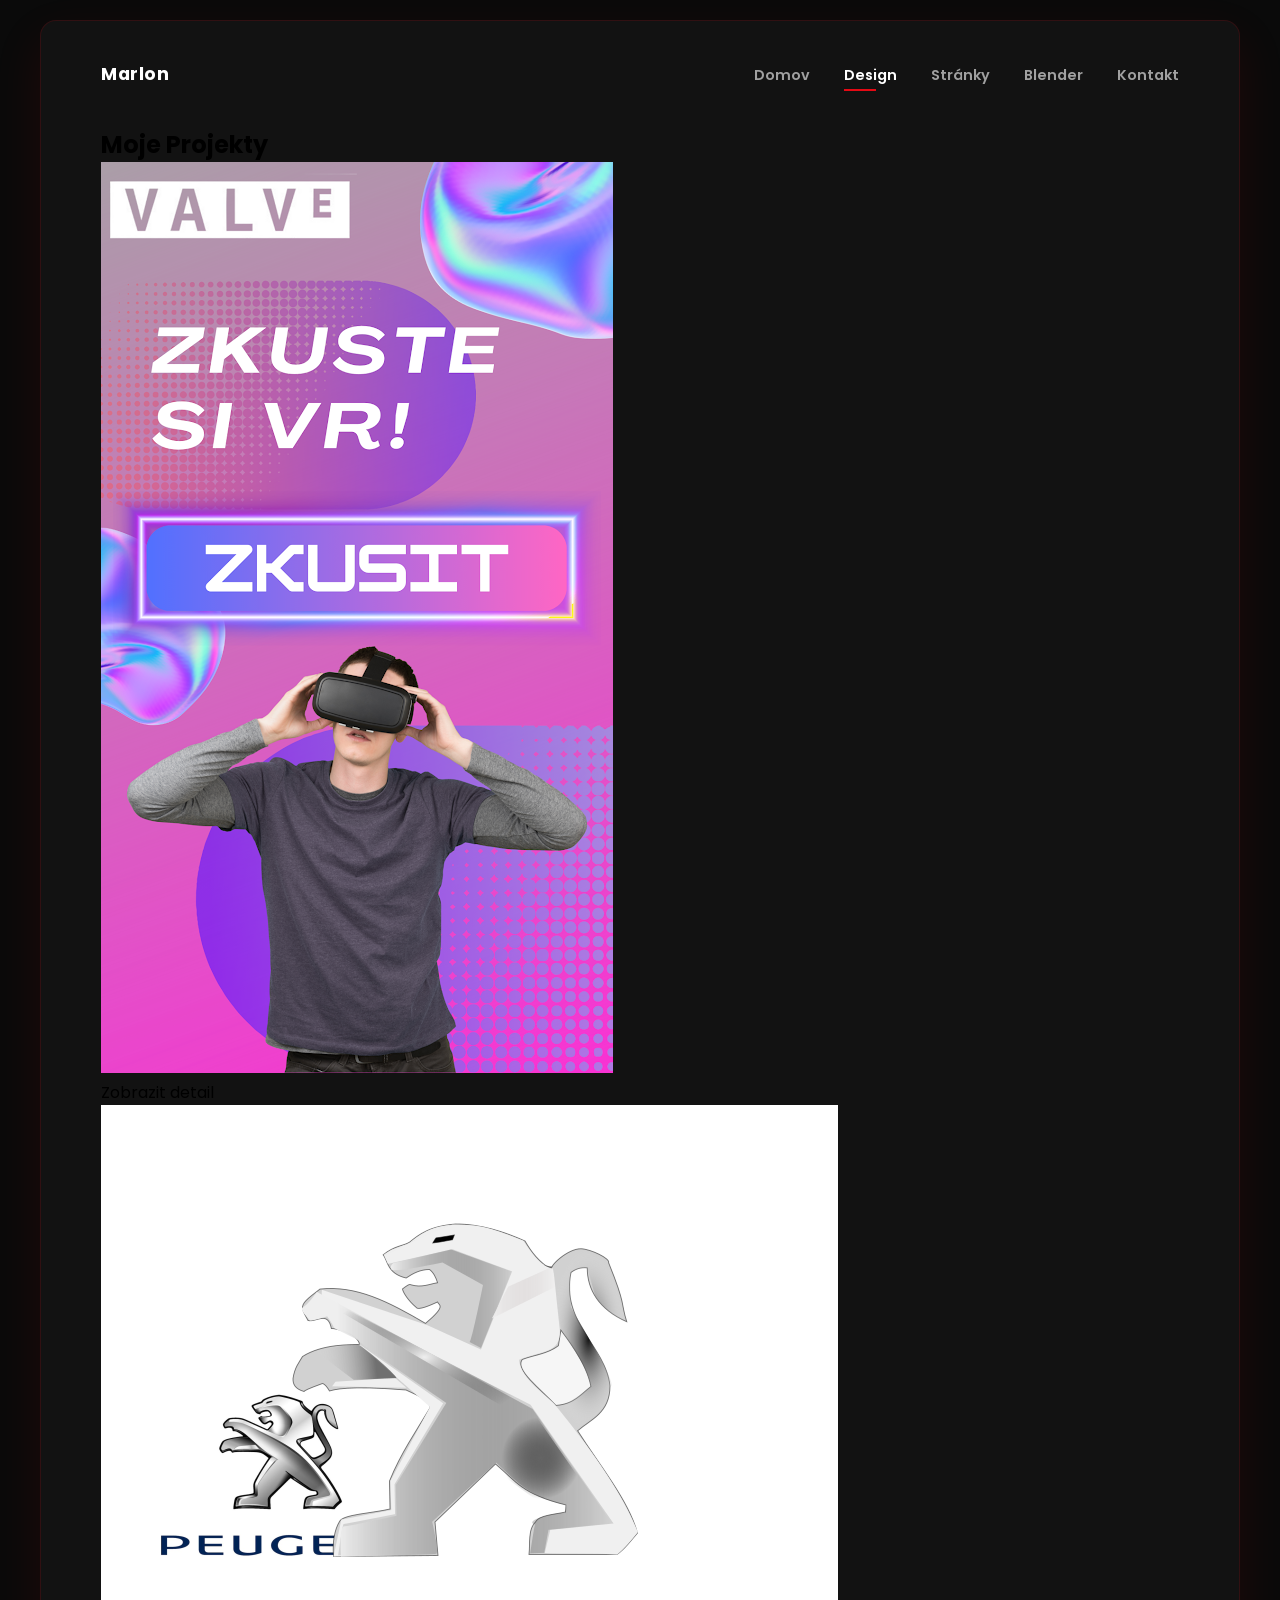
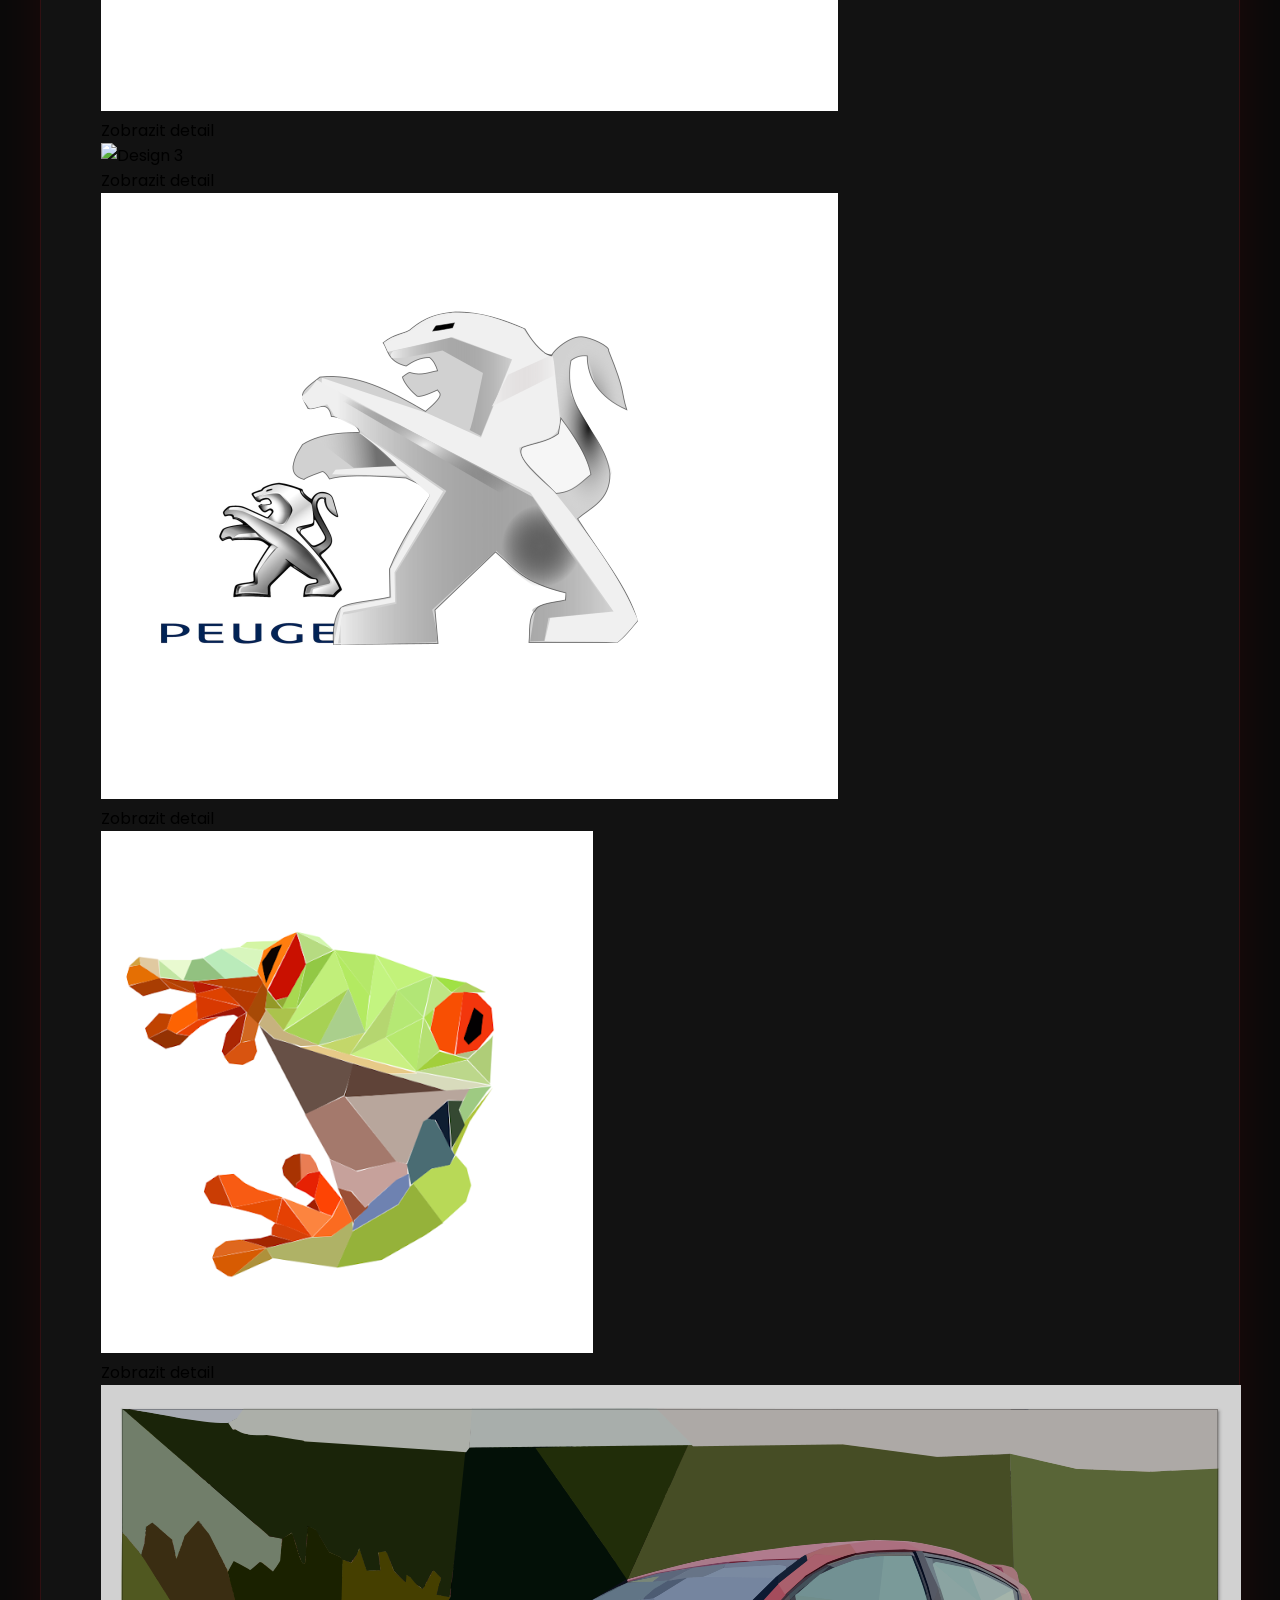
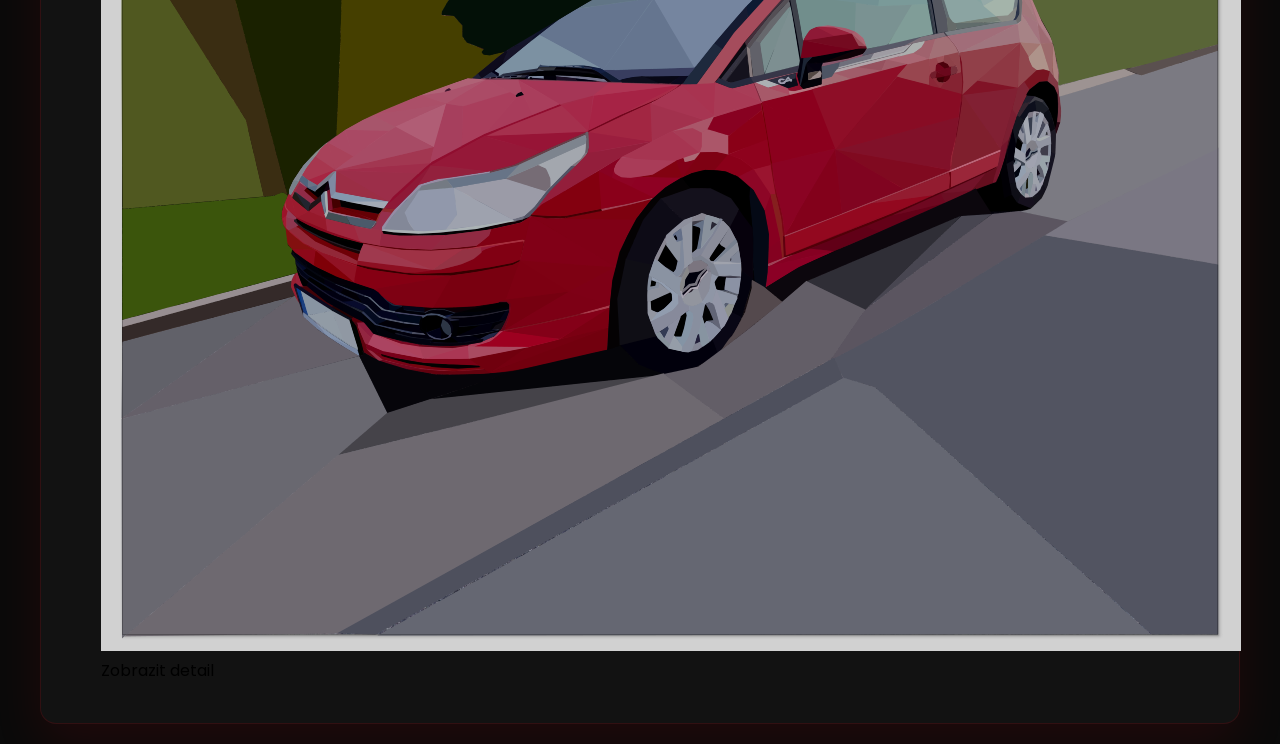
==== design.html @ db37ab2a "Update design.html" ====
<!DOCTYPE html>
<html lang="cs">
<head>
    <meta charset="UTF-8">
    <meta name="viewport" content="width=device-width, initial-scale=1.0">
    <title>Marlon - Design Portfolio</title>
    <link rel="stylesheet" href="design.css">
    <link rel="stylesheet" href="https://cdnjs.cloudflare.com/ajax/libs/font-awesome/6.4.0/css/all.min.css">
    <link rel="preconnect" href="https://fonts.googleapis.com">
    <link rel="preconnect" href="https://fonts.gstatic.com" crossorigin>
    <link href="https://fonts.googleapis.com/css2?family=Poppins:wght=400;500;600;700&display=swap" rel="stylesheet">
</head>
<body>

    <main>
        <div id="container3D">
            
            <header class="navbar">
                <div class="logo">Marlon</div>
                <nav class="nav-links">
                    <a href="index.html">Domov</a> 
                    <a href="#" class="active">Design</a>
                    <a href="stranky.html">Stránky</a>
                    <a href="blender.html">Blender</a>
                    <a href="kontakt.html">Kontakt</a>
                </nav>
            </header>
            
            <div class="portfolio-section">
                <h2 class="section-title">Moje <span>Projekty</span></h2>
                
                <div class="portfolio-grid">
                    <div class="portfolio-item" onclick="openLightbox('Instagram story VR (1).png')">
                        <img src="Instagram story VR (1).png" alt="Design 1">
                        <div class="item-overlay">
                            <span>Zobrazit detail</span>
                        </div>
                    </div>
                    
                    <div class="portfolio-item" onclick="openLightbox('Snímek obrazovky 2026-02-05 152820.png')">
                        <img src="Snímek obrazovky 2026-02-05 152820.png" alt="Design 2">
                        <div class="item-overlay">
                            <span>Zobrazit detail</span>
                        </div>
                    </div>
                    
                    <div class="portfolio-item" onclick="openLightbox('polygon fenek1.png.jpg')">
                        <img src="polygon fenek1.png.jpg" alt="Design 3">
                        <div class="item-overlay">
                            <span>Zobrazit detail</span>
                        </div>
                    </div>
                    
                    <div class="portfolio-item" onclick="openLightbox('pejot.png')">
                        <img src="pejot.png" alt="Design 4">
                        <div class="item-overlay">
                            <span>Zobrazit detail</span>
                        </div>
                    </div>
                    
                    <div class="portfolio-item" onclick="openLightbox('zaba.png')">
                        <img src="zaba.png" alt="Design 5">
                        <div class="item-overlay">
                            <span>Zobrazit detail</span>
                        </div>
                    </div>
                    
                    <div class="portfolio-item" onclick="openLightbox('citroen.png')">
                        <img src="citroen.png" alt="Design 6">
                        <div class="item-overlay">
                            <span>Zobrazit detail</span>
                        </div>
                    </div>
                </div>
            </div>
            
        </div>
    </main>

    <div id="lightbox" class="lightbox" onclick="closeLightbox()">
        <span class="close" onclick="closeLightbox()">&times;</span>
        <img id="lightbox-img" src="" alt="">
    </div>

    <script>
    function openLightbox(src) {
        const lb = document.getElementById("lightbox");
        const lbImg = document.getElementById("lightbox-img");
        
        lb.style.display = "flex";
        lbImg.src = src;

        if (lb.requestFullscreen) {
            lb.requestFullscreen();
        } else if (lb.webkitRequestFullscreen) {
            lb.webkitRequestFullscreen();
        }
    }

    function closeLightbox() {
        const lb = document.getElementById("lightbox");
        lb.style.display = "none";

        if (document.fullscreenElement) {
            document.exitFullscreen();
        }
    }

    document.addEventListener("keydown", function(event) {
        if (event.key === "Escape") {
            closeLightbox();
        }
    });
    </script>
        
</body>
</html>
---- design.css ----
* {
    margin: 0;
    padding: 0;
    box-sizing: border-box;
    font-family: 'Poppins', sans-serif;
}

:root {
    --primary-color: #e50914;
    --bg-dark-page: #0a0a0a;
    --bg-dark-card: #121212;
    --text-light: #ffffff;
    --text-muted: #a0a0a0;
}

body {
    background-color: var(--bg-dark-page);
    min-height: 100vh;
    display: flex;
    flex-direction: column;
    justify-content: center;
    align-items: center;
    overflow-x: hidden;
    padding: 20px;
}

main {
    width: 100%;
    max-width: 1200px;
    background: var(--bg-dark-card);
    border: 1px solid rgba(229, 9, 20, 0.15);
    border-radius: 16px;
    box-shadow: 0 20px 50px rgba(229, 9, 20, 0.1);
    padding: 40px 60px;
    position: relative;
    min-height: 600px;
    margin: 0 auto;
}

#container3D {
    width: 100%;
    height: 100%;
    display: flex;
    flex-direction: column;
    justify-content: space-between;
}

.navbar {
    width: 100%;
    display: flex;
    justify-content: space-between;
    align-items: center;
    margin-bottom: 40px;
}

.logo {
    font-weight: 700;
    color: var(--text-light);
    font-size: 1.1rem;
    letter-spacing: 0.5px;
}

.nav-links a {
    text-decoration: none;
    color: var(--text-muted);
    font-weight: 600;
    font-size: 0.9rem;
    margin-left: 30px;
    transition: color 0.3s ease;
    position: relative;
    padding-bottom: 6px;
}

.nav-links a:hover,
.nav-links a.active {
    color: var(--text-light);
}

.nav-links a.active::after {
    content: '';
    position: absolute;
    bottom: 0;
    left: 0;
    width: 60%;
    height: 2px;
    background-color: var(--primary-color);
}

.hero-content {
    display: flex;
    justify-content: space-between;
    align-items: center;
    flex-wrap: wrap;
    gap: 40px;
    flex-grow: 1;
}

.hero-text h1 {
    font-size: 3.5rem;
    color: var(--text-light);
    line-height: 1.2;
    font-weight: 700;
    margin-bottom: 30px;
}

.hero-text h1 span {
    color: var(--primary-color);
}

.btn-contact {
    background-color: var(--primary-color);
    color: #ffffff;
    border: none;
    padding: 12px 35px;
    font-size: 0.95rem;
    font-weight: 600;
    border-radius: 8px;
    cursor: pointer;
    box-shadow: 0 8px 20px rgba(229, 9, 20, 0.3);
    transition: transform 0.2s ease, background-color 0.2s ease;
}

.btn-contact:hover {
    background-color: #b20710;
    transform: translateY(-2px);
}

.social-icons {
    display: flex;
    gap: 25px;
    margin-top: 40px;
}

.social-icons a {
    color: var(--text-muted);
    font-size: 1.1rem;
    transition: color 0.2s ease, transform 0.2s ease;
}

.social-icons a:hover {
    color: var(--primary-color);
    transform: translateY(-2px);
}

.lightbox {
    display: none;
    position: fixed;
    z-index: 9999;
    top: 0;
    left: 0;
    width: 100%;
    height: 100%;
    background-color: rgba(0, 0, 0, 0.95);
    justify-content: center;
    align-items: center;
}

.lightbox-img {
    max-width: 50%;
    max-height: 50%;
    object-fit: contain;
    border: 2px solid var(--primary-color);
}

.close {
    position: absolute;
    top: 20px;
    right: 30px;
    color: #fff;
    font-size: 40px;
    font-weight: bold;
    cursor: pointer;
    transition: color 0.2s;
}

.close:hover {
    color: var(--primary-color);
}

.hero-image-container {
    display: flex;
    justify-content: center;
    align-items: center;
}

.blob-bg {
    background-color: var(--primary-color);
    width: 380px;
    height: 380px;
    border-radius: 42% 58% 70% 30% / 45% 45% 55% 55%;
    position: relative;
    overflow: hidden;
    display: flex;
    justify-content: center;
    align-items: center;
    box-shadow: 0 15px 35px rgba(229, 9, 20, 0.2);
}

.profile-img {
    width: 100%;
    height: 100%;
    object-fit: cover;
    object-position: center bottom;
    display: block;
    transform: translateY(10px) scale(1.05);
    filter: drop-shadow(0px 5px 15px rgba(0,0,0,0.3)); 
}

@media (max-width: 900px) {
    body {
        padding: 15px;
    }
    main {
        padding: 30px;
    }
    .hero-content {
        flex-direction: column;
        text-align: center;
        justify-content: center;
    }
    .navbar {
        flex-direction: column;
        gap: 20px;
    }
    .nav-links a {
        margin: 0 10px;
    }
    .social-icons {
        justify-content: center;
    }
    .blob-bg {
        width: 250px;
        height: 250px;
    }
}
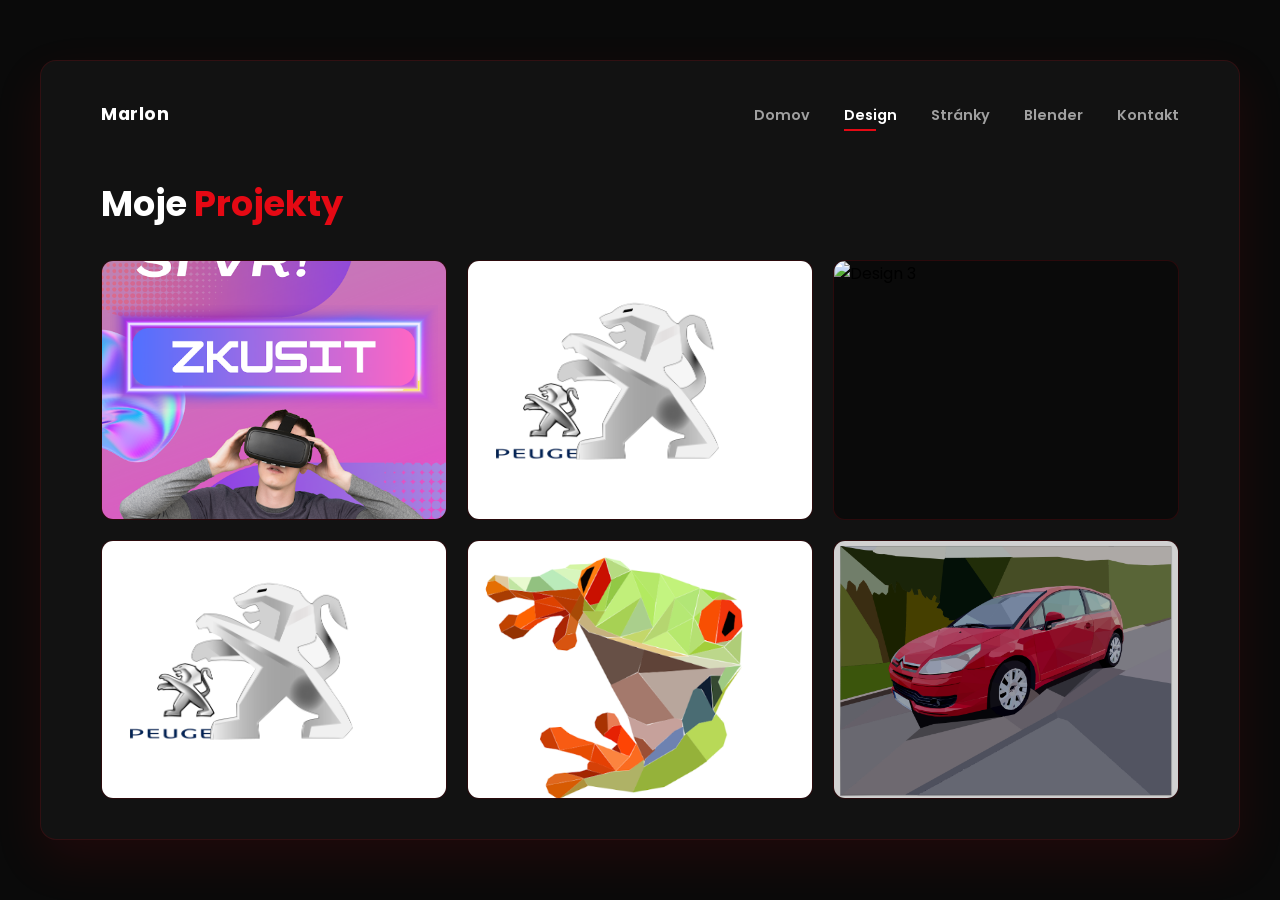
==== commit 8d325b19: "Update design.html" ====
--- a/design.html
+++ b/design.html
@@ -9,6 +9,114 @@
     <link rel="preconnect" href="https://fonts.googleapis.com">
     <link rel="preconnect" href="https://fonts.gstatic.com" crossorigin>
     <link href="https://fonts.googleapis.com/css2?family=Poppins:wght=400;500;600;700&display=swap" rel="stylesheet">
+    
+    <style>
+        .portfolio-section {
+            width: 100%;
+            margin-top: 10px;
+        }
+
+        .section-title {
+            font-size: 2.2rem;
+            color: var(--text-light);
+            margin-bottom: 30px;
+            font-weight: 700;
+        }
+
+        .section-title span {
+            color: var(--primary-color);
+        }
+
+        .portfolio-grid {
+            display: grid;
+            grid-template-columns: repeat(3, 1fr);
+            gap: 20px;
+            width: 100%;
+        }
+
+        .portfolio-item {
+            position: relative;
+            border-radius: 12px;
+            overflow: hidden;
+            aspect-ratio: 4 / 3; 
+            border: 1px solid rgba(229, 9, 20, 0.15);
+            background-color: var(--bg-dark-page);
+            cursor: pointer;
+            transition: transform 0.3s ease, border-color 0.3s ease, box-shadow 0.3s ease;
+        }
+
+        .portfolio-img {
+            width: 100%;
+            height: 100%;
+            object-fit: cover;
+            object-position: center;
+            display: block;
+            transition: transform 0.3s ease;
+        }
+
+        
+        .portfolio-item:hover {
+            transform: translateY(-5px);
+            border-color: var(--primary-color);
+            box-shadow: 0 10px 25px rgba(229, 9, 20, 0.25);
+        }
+
+        .portfolio-item:hover .portfolio-img {
+            transform: scale(1.05);
+        }
+
+        .item-overlay {
+            position: absolute;
+            top: 0;
+            left: 0;
+            width: 100%;
+            height: 100%;
+            background: rgba(0, 0, 0, 0.7);
+            display: flex;
+            justify-content: center;
+            align-items: center;
+            opacity: 0;
+            transition: opacity 0.3s ease;
+        }
+
+        .item-overlay span {
+            color: var(--text-light);
+            font-weight: 600;
+            font-size: 0.9rem;
+            border: 1px solid var(--primary-color);
+            padding: 8px 18px;
+            border-radius: 6px;
+            background-color: rgba(229, 9, 20, 0.1);
+        }
+
+        .portfolio-item:hover .item-overlay {
+            opacity: 1;
+        }
+
+        /* Stylování lightbox obrázku */
+        #lightbox-img {
+            max-width: 85%;
+            max-height: 85%;
+            object-fit: contain;
+            border: 2px solid var(--primary-color);
+            border-radius: 10px;
+        }
+
+        @media (max-width: 900px) {
+            .portfolio-grid {
+                grid-template-columns: repeat(2, 1fr); 
+            }
+            .section-title {
+                text-align: center;
+            }
+        }
+
+        @media (max-width: 600px) {
+            .portfolio-grid {
+                grid-template-columns: 1fr; 
+            }
+        }
+    </style>
 </head>
 <body>
 
@@ -31,42 +139,42 @@
                 
                 <div class="portfolio-grid">
                     <div class="portfolio-item" onclick="openLightbox('Instagram story VR (1).png')">
-                        <img src="Instagram story VR (1).png" alt="Design 1">
+                        <img src="Instagram story VR (1).png" alt="Design 1" class="portfolio-img">
                         <div class="item-overlay">
                             <span>Zobrazit detail</span>
                         </div>
                     </div>
                     
                     <div class="portfolio-item" onclick="openLightbox('Snímek obrazovky 2026-02-05 152820.png')">
-                        <img src="Snímek obrazovky 2026-02-05 152820.png" alt="Design 2">
+                        <img src="Snímek obrazovky 2026-02-05 152820.png" alt="Design 2" class="portfolio-img">
                         <div class="item-overlay">
                             <span>Zobrazit detail</span>
                         </div>
                     </div>
                     
                     <div class="portfolio-item" onclick="openLightbox('polygon fenek1.png.jpg')">
-                        <img src="polygon fenek1.png.jpg" alt="Design 3">
+                        <img src="polygon fenek1.png.jpg" alt="Design 3" class="portfolio-img">
                         <div class="item-overlay">
                             <span>Zobrazit detail</span>
                         </div>
                     </div>
                     
                     <div class="portfolio-item" onclick="openLightbox('pejot.png')">
-                        <img src="pejot.png" alt="Design 4">
+                        <img src="pejot.png" alt="Design 4" class="portfolio-img">
                         <div class="item-overlay">
                             <span>Zobrazit detail</span>
                         </div>
                     </div>
                     
                     <div class="portfolio-item" onclick="openLightbox('zaba.png')">
-                        <img src="zaba.png" alt="Design 5">
+                        <img src="zaba.png" alt="Design 5" class="portfolio-img">
                         <div class="item-overlay">
                             <span>Zobrazit detail</span>
                         </div>
                     </div>
                     
                     <div class="portfolio-item" onclick="openLightbox('citroen.png')">
-                        <img src="citroen.png" alt="Design 6">
+                        <img src="citroen.png" alt="Design 6" class="portfolio-img">
                         <div class="item-overlay">
                             <span>Zobrazit detail</span>
                         </div>
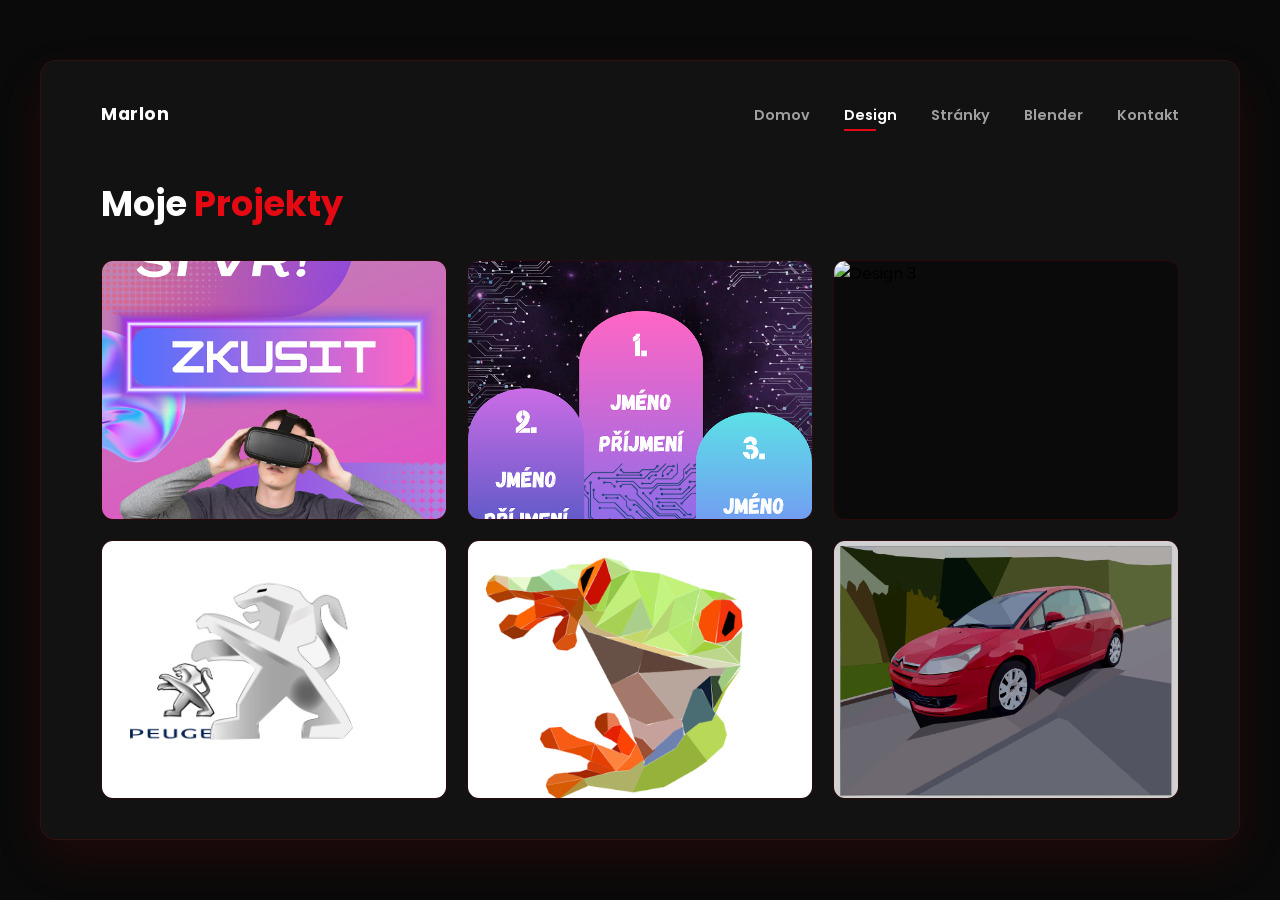
==== commit f0fa018f: "Update design.html" ====
--- a/design.html
+++ b/design.html
@@ -145,15 +145,15 @@
                         </div>
                     </div>
                     
-                    <div class="portfolio-item" onclick="openLightbox('Snímek obrazovky 2026-02-05 152820.png')">
-                        <img src="Snímek obrazovky 2026-02-05 152820.png" alt="Design 2" class="portfolio-img">
-                        <div class="item-overlay">
-                            <span>Zobrazit detail</span>
-                        </div>
-                    </div>
-                    
-                    <div class="portfolio-item" onclick="openLightbox('polygon fenek1.png.jpg')">
-                        <img src="polygon fenek1.png.jpg" alt="Design 3" class="portfolio-img">
+                    <div class="portfolio-item" onclick="openLightbox('Hexagon soutez.png')">
+                        <img src="Hexagon soutez.png" alt="Design 2" class="portfolio-img">
+                        <div class="item-overlay">
+                            <span>Zobrazit detail</span>
+                        </div>
+                    </div>
+                    
+                    <div class="portfolio-item" onclick="openLightbox('polygon fenek1.png.)">
+                        <img src="polygon fenek1.png." alt="Design 3" class="portfolio-img">
                         <div class="item-overlay">
                             <span>Zobrazit detail</span>
                         </div>
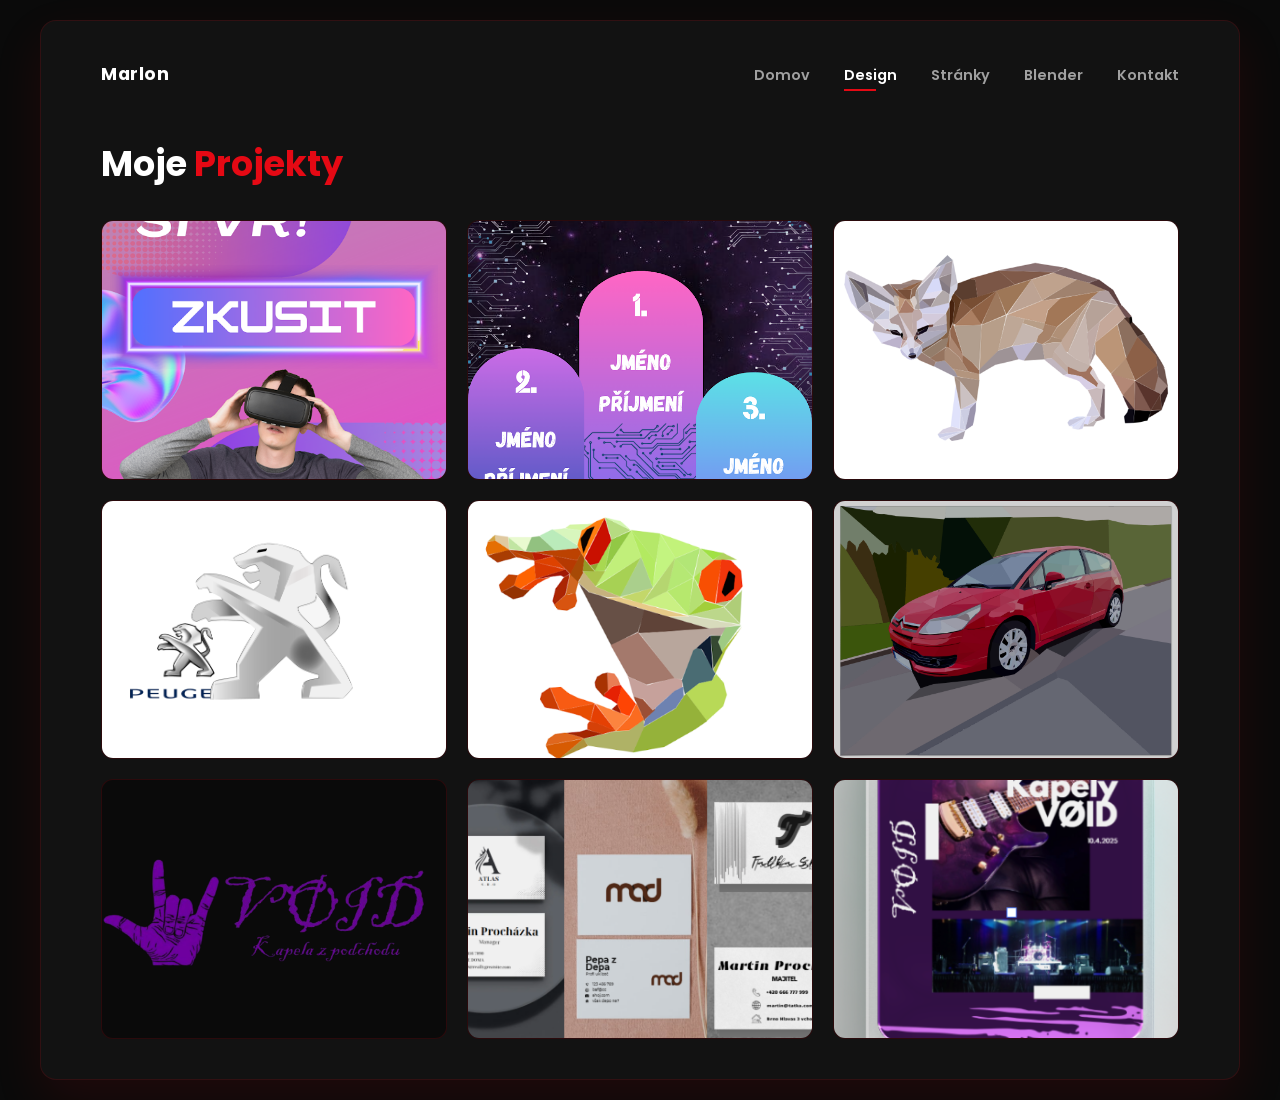
==== commit 3c669dd1: "Update design.html" ====
--- a/design.html
+++ b/design.html
@@ -54,7 +54,6 @@
             transition: transform 0.3s ease;
         }
 
-        
         .portfolio-item:hover {
             transform: translateY(-5px);
             border-color: var(--primary-color);
@@ -152,8 +151,8 @@
                         </div>
                     </div>
                     
-                    <div class="portfolio-item" onclick="openLightbox('polygon fenek1.png.)">
-                        <img src="polygon fenek1.png." alt="Design 3" class="portfolio-img">
+                    <div class="portfolio-item" onclick="openLightbox('polygon fenek1.png')">
+                        <img src="polygon fenek1.png" alt="Design 3" class="portfolio-img">
                         <div class="item-overlay">
                             <span>Zobrazit detail</span>
                         </div>
@@ -179,10 +178,29 @@
                             <span>Zobrazit detail</span>
                         </div>
                     </div>
-                </div>
-            </div>
-            
-        </div>
+
+                    <div class="portfolio-item" onclick="openLightbox('VØID-removebg-preview (2).png')">
+                        <img src="VØID-removebg-preview (2).png" alt="Design 7" class="portfolio-img">
+                        <div class="item-overlay">
+                            <span>Zobrazit detail</span>
+                        </div>
+                    </div>
+
+                    <div class="portfolio-item" onclick="openLightbox('Vizitky - Procházka Martin.png')">
+                        <img src="Vizitky - Procházka Martin.png" alt="Design 8" class="portfolio-img">
+                        <div class="item-overlay">
+                            <span>Zobrazit detail</span>
+                        </div>
+                    </div>
+
+                    <div class="portfolio-item" onclick="openLightbox('kapela.png')">
+                        <img src="kapela.png" alt="Design 9" class="portfolio-img">
+                        <div class="item-overlay">
+                            <span>Zobrazit detail</span>
+                        </div>
+                    </div>
+
+                </div> </div> </div>
     </main>
 
     <div id="lightbox" class="lightbox" onclick="closeLightbox()">
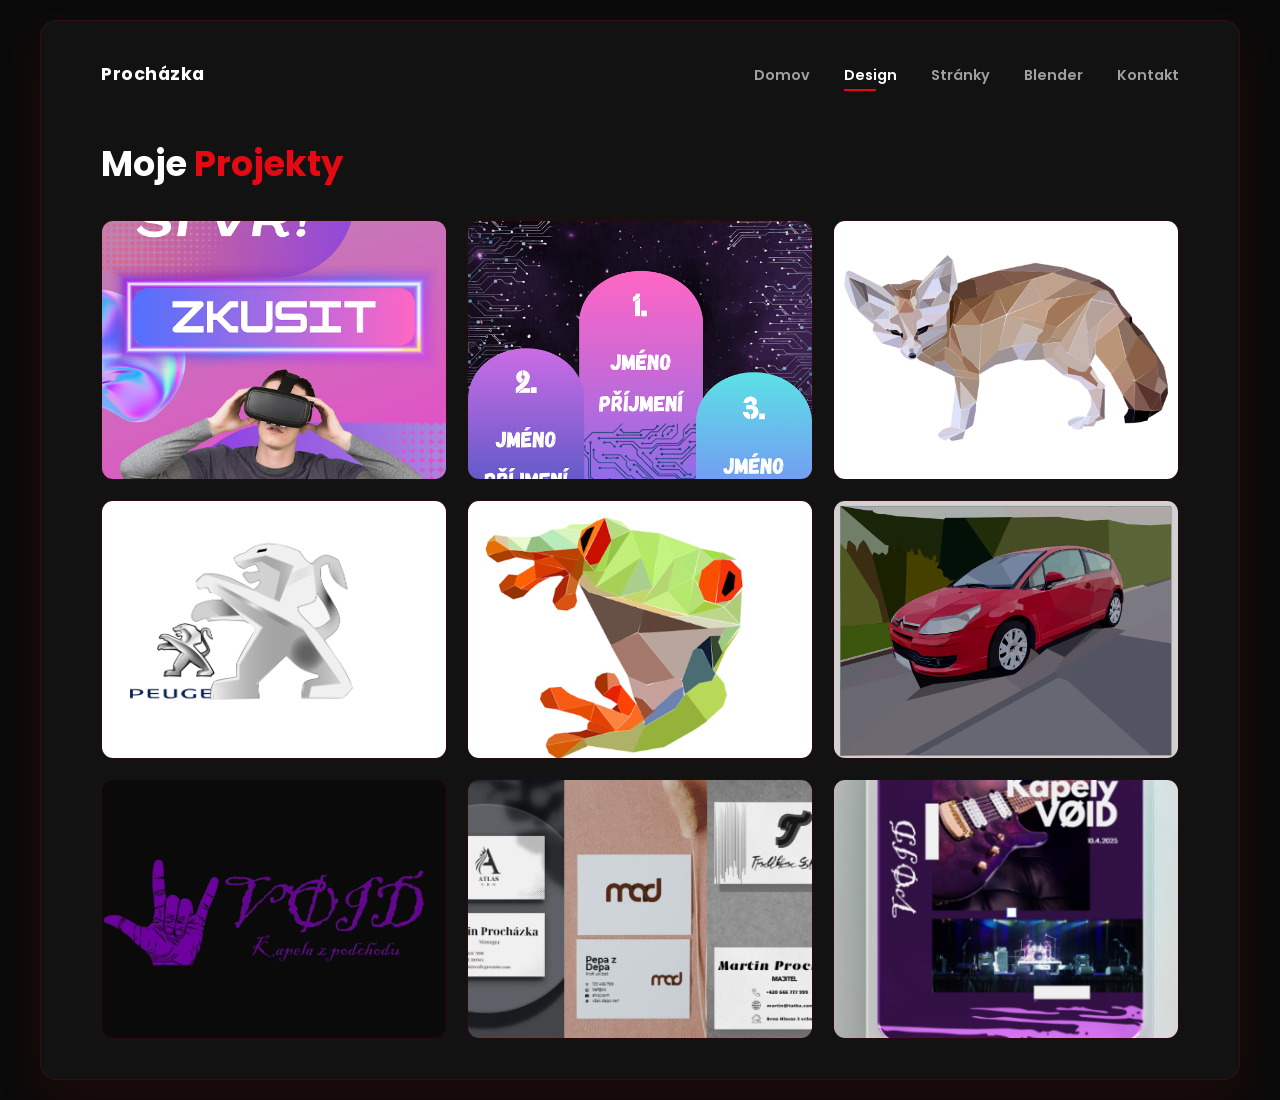
==== commit 1f40f8aa: "Update design.html" ====
--- a/design.html
+++ b/design.html
@@ -3,7 +3,7 @@
 <head>
     <meta charset="UTF-8">
     <meta name="viewport" content="width=device-width, initial-scale=1.0">
-    <title>Marlon - Design Portfolio</title>
+    <title>Martin Procházka - Design Portfolio</title>
     <link rel="stylesheet" href="design.css">
     <link rel="stylesheet" href="https://cdnjs.cloudflare.com/ajax/libs/font-awesome/6.4.0/css/all.min.css">
     <link rel="preconnect" href="https://fonts.googleapis.com">
@@ -92,7 +92,7 @@
             opacity: 1;
         }
 
-        /* Stylování lightbox obrázku */
+       
         #lightbox-img {
             max-width: 85%;
             max-height: 85%;
@@ -123,7 +123,7 @@
         <div id="container3D">
             
             <header class="navbar">
-                <div class="logo">Marlon</div>
+                <div class="logo">Procházka</div>
                 <nav class="nav-links">
                     <a href="index.html">Domov</a> 
                     <a href="#" class="active">Design</a>
